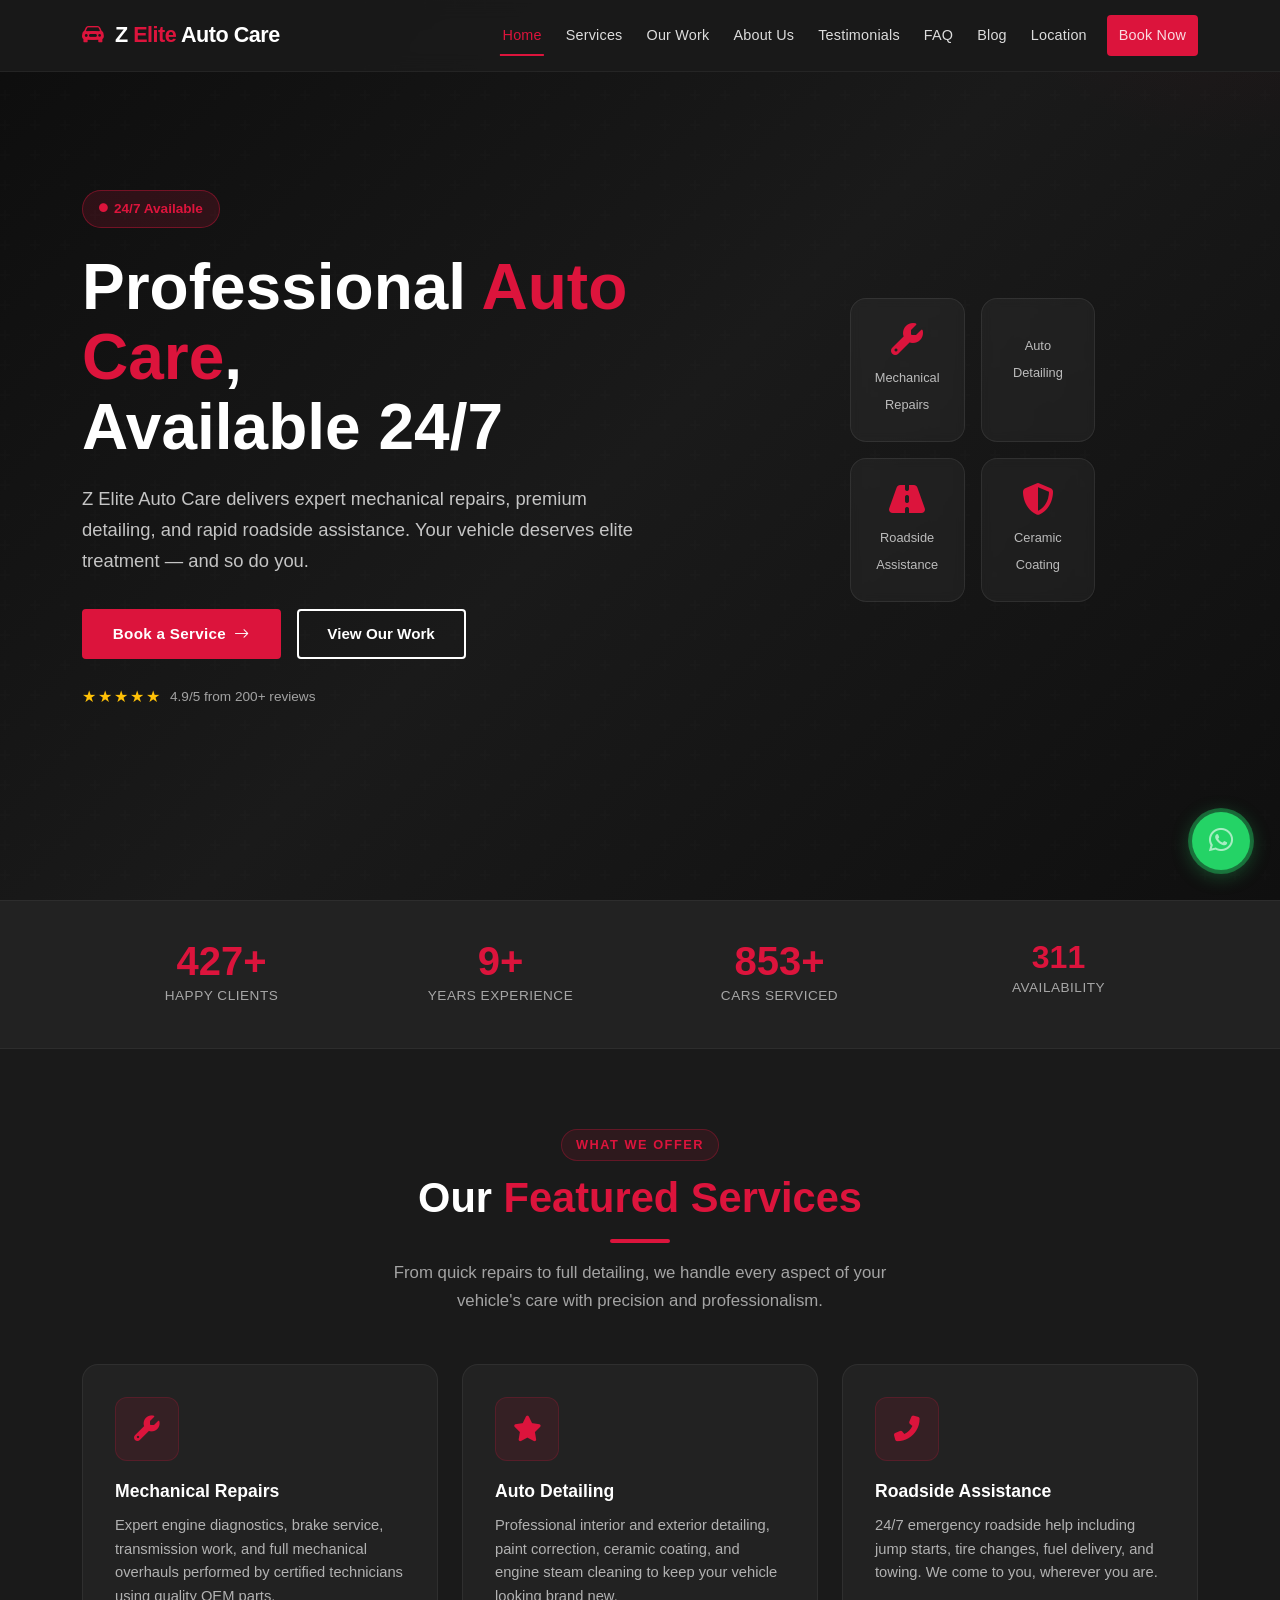
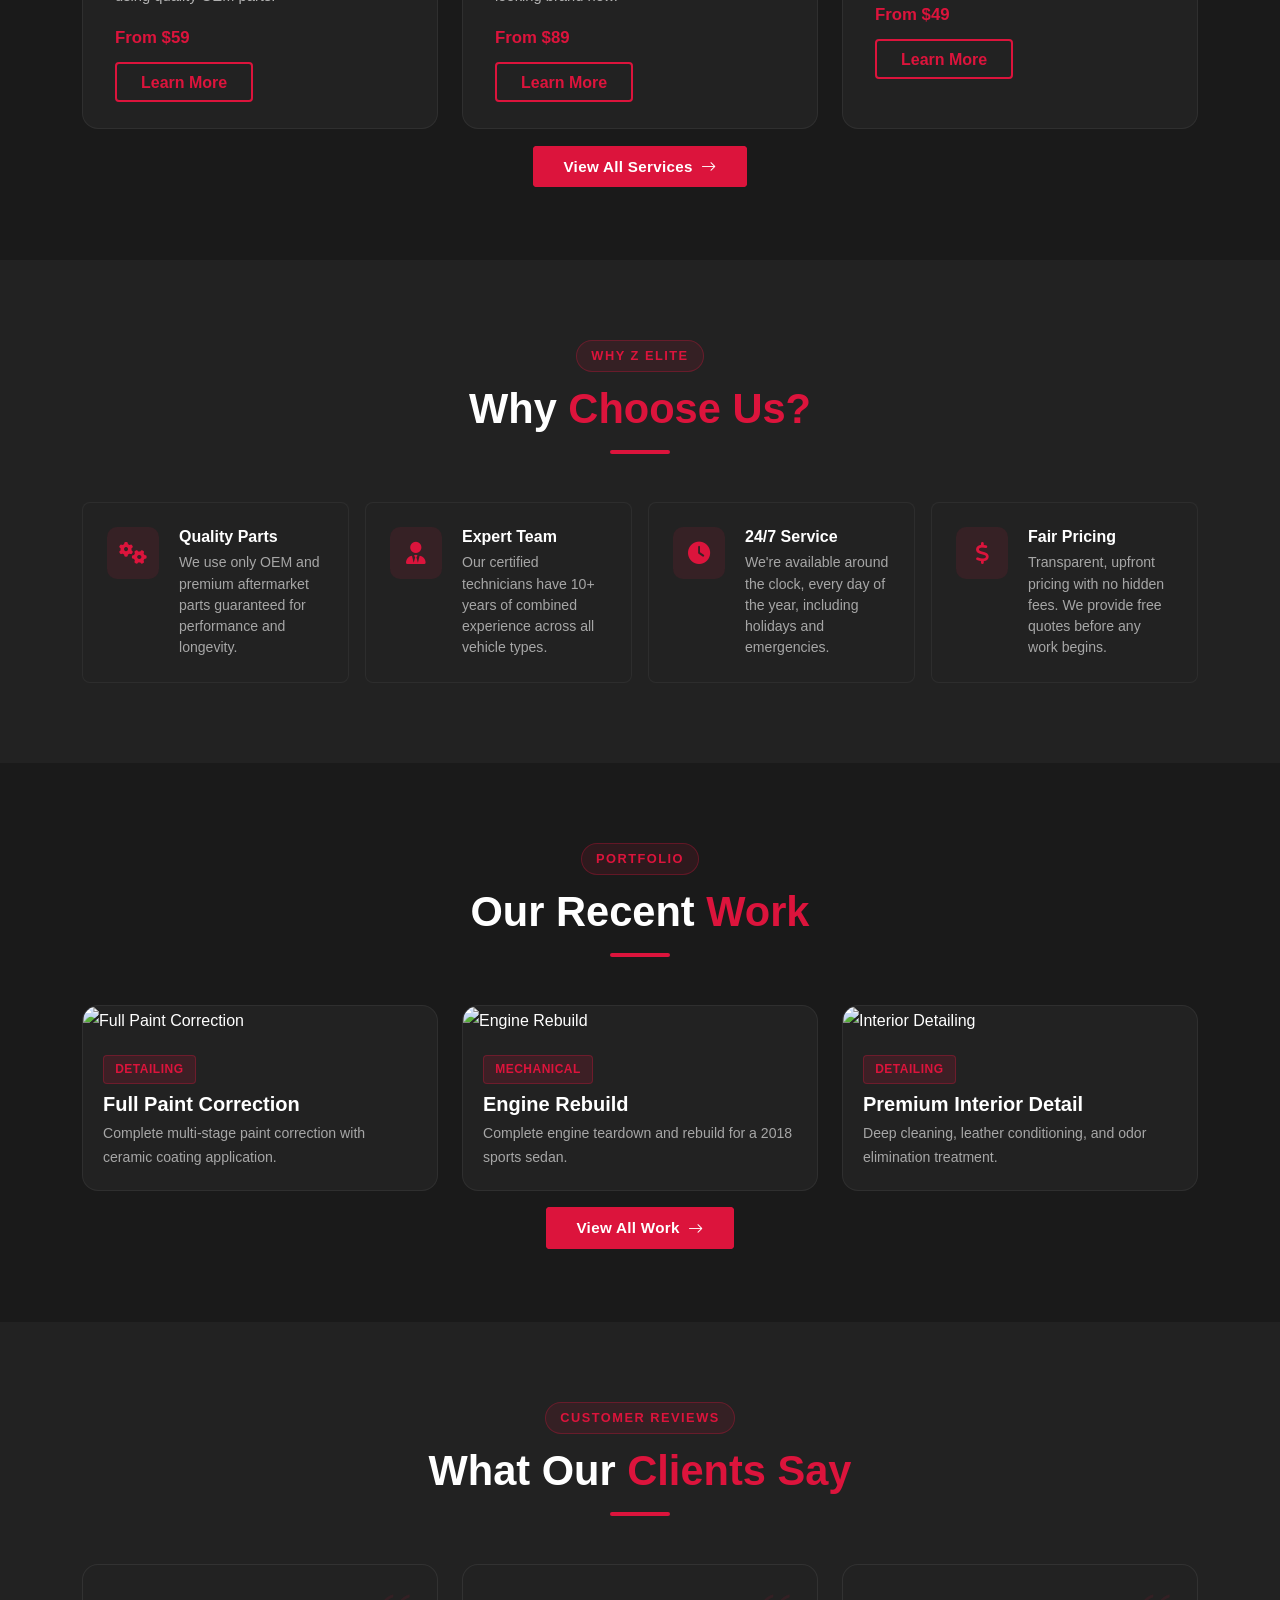
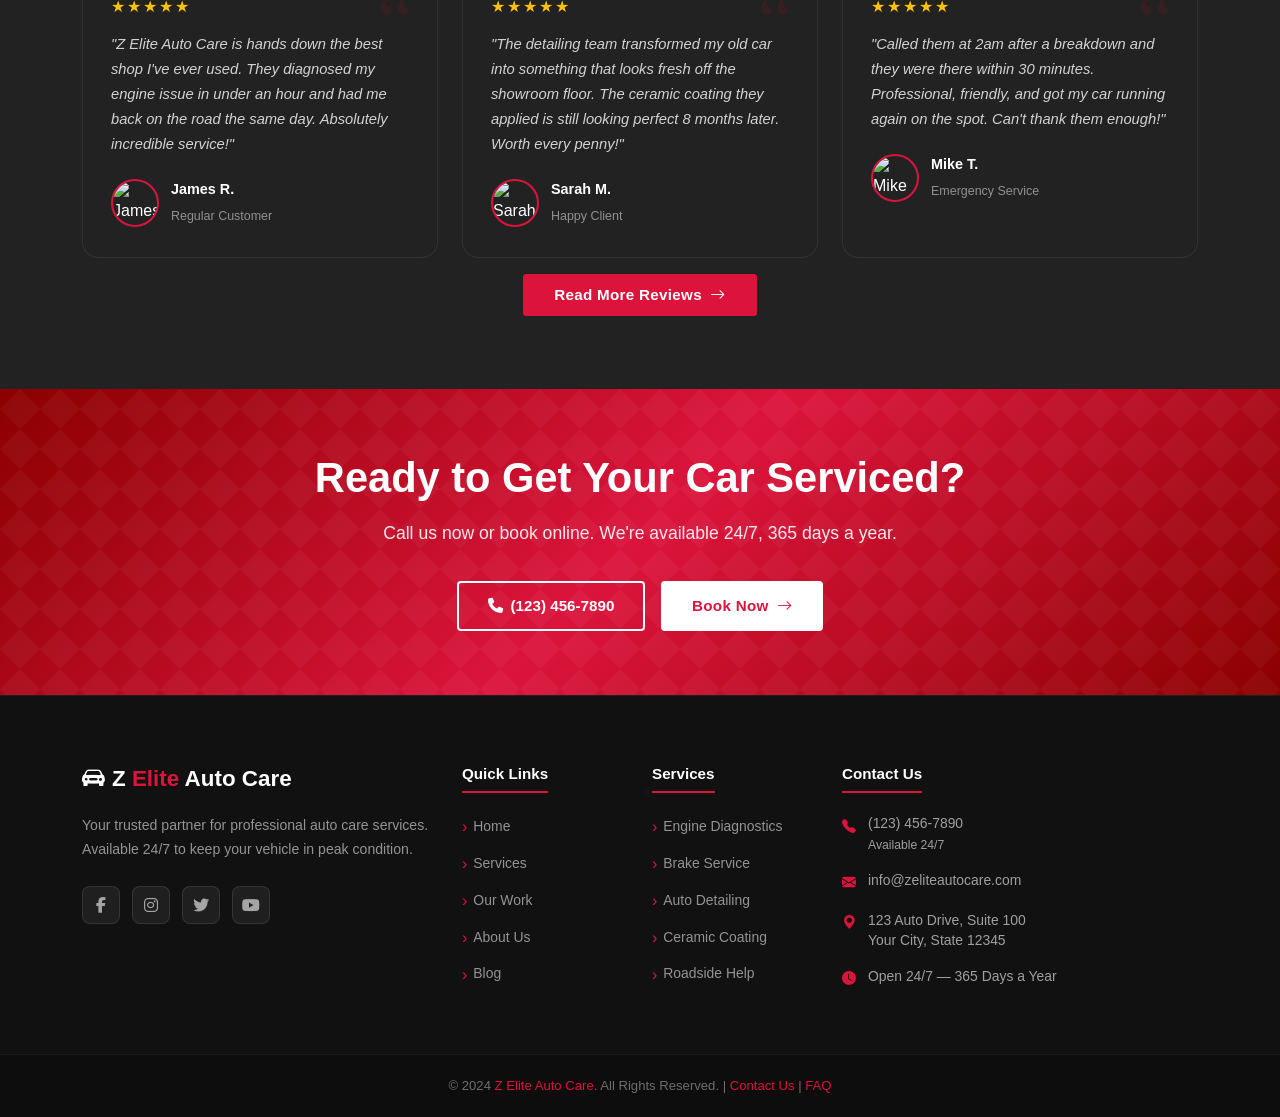
==== index.html @ 1e205f32 "Add complete Z Elite Auto Care multi-page website - .gitignore with standard ignore patterns - css/s" ====
<!DOCTYPE html>
<html lang="en">
<head>
  <meta charset="UTF-8" />
  <meta name="viewport" content="width=device-width, initial-scale=1.0" />
  <meta name="description" content="Z Elite Auto Care - Professional auto care services available 24/7. Engine repairs, detailing, roadside assistance and more." />
  <title>Z Elite Auto Care - Professional Auto Care, Available 24/7</title>
  <link rel="stylesheet" href="https://cdn.jsdelivr.net/npm/bootstrap@5.3.0/dist/css/bootstrap.min.css" />
  <link rel="stylesheet" href="https://cdn.jsdelivr.net/npm/bootstrap-icons@1.11.0/font/bootstrap-icons.css" />
  <link rel="stylesheet" href="https://cdnjs.cloudflare.com/ajax/libs/font-awesome/6.4.0/css/all.min.css" />
  <link rel="stylesheet" href="css/style.css" />
</head>
<body>

<!-- Page Loader -->
<div id="page-loader"><div class="loader-spinner"></div></div>

<!-- Navbar -->
<nav class="navbar navbar-expand-lg fixed-top">
  <div class="container">
    <a class="navbar-brand" href="index.html"><i class="bi bi-car-front-fill"></i> Z <span>Elite</span> Auto Care</a>
    <button class="navbar-toggler" type="button" data-bs-toggle="collapse" data-bs-target="#navMenu" aria-label="Toggle navigation">
      <span class="navbar-toggler-icon"></span>
    </button>
    <div class="collapse navbar-collapse" id="navMenu">
      <ul class="navbar-nav ms-auto align-items-lg-center">
        <li class="nav-item"><a class="nav-link active" href="index.html">Home</a></li>
        <li class="nav-item"><a class="nav-link" href="services.html">Services</a></li>
        <li class="nav-item"><a class="nav-link" href="our-work.html">Our Work</a></li>
        <li class="nav-item"><a class="nav-link" href="about.html">About Us</a></li>
        <li class="nav-item"><a class="nav-link" href="testimonials.html">Testimonials</a></li>
        <li class="nav-item"><a class="nav-link" href="faq.html">FAQ</a></li>
        <li class="nav-item"><a class="nav-link" href="blog.html">Blog</a></li>
        <li class="nav-item"><a class="nav-link" href="location.html">Location</a></li>
        <li class="nav-item"><a class="nav-link navbar-cta" href="contact.html">Book Now</a></li>
      </ul>
    </div>
  </div>
</nav>

<!-- Hero Section -->
<section class="hero-section">
  <div class="container">
    <div class="row align-items-center gy-4">
      <div class="col-lg-7 hero-content">
        <div class="hero-badge fade-in-up"><i class="bi bi-circle-fill" style="font-size:0.55rem;animation:pulse-badge 1.5s infinite;"></i> 24/7 Available</div>
        <h1 class="hero-title fade-in-up" data-delay="100">Professional <span>Auto Care</span>,<br>Available 24/7</h1>
        <p class="hero-subtitle fade-in-up" data-delay="200">Z Elite Auto Care delivers expert mechanical repairs, premium detailing, and rapid roadside assistance. Your vehicle deserves elite treatment — and so do you.</p>
        <div class="hero-btns fade-in-up" data-delay="300">
          <a href="contact.html" class="btn-red">Book a Service <i class="bi bi-arrow-right ms-1"></i></a>
          <a href="our-work.html" class="btn-outline-red">View Our Work</a>
        </div>
        <div class="d-flex align-items-center gap-3 mt-4 fade-in-up" data-delay="400">
          <div class="d-flex align-items-center gap-1">
            <span style="color:#ffc107;letter-spacing:2px;">★★★★★</span>
            <span style="color:rgba(255,255,255,0.6);font-size:0.85rem;margin-left:4px;">4.9/5 from 200+ reviews</span>
          </div>
        </div>
      </div>
      <div class="col-lg-5 hero-visual d-none d-lg-flex fade-in-right" data-delay="200">
        <div class="hero-icon-grid">
          <div class="hero-icon-card"><i class="fas fa-wrench"></i><span>Mechanical<br>Repairs</span></div>
          <div class="hero-icon-card"><i class="fas fa-car-wash"></i><span>Auto<br>Detailing</span></div>
          <div class="hero-icon-card"><i class="fas fa-road"></i><span>Roadside<br>Assistance</span></div>
          <div class="hero-icon-card"><i class="fas fa-shield-alt"></i><span>Ceramic<br>Coating</span></div>
        </div>
      </div>
    </div>
  </div>
</section>

<!-- Stats Bar -->
<section class="stats-bar">
  <div class="container">
    <div class="row justify-content-center text-center g-0">
      <div class="col-6 col-md-3">
        <div class="stat-item fade-in-up">
          <span class="stat-number" data-target="500" data-suffix="+">500+</span>
          <span class="stat-label">Happy Clients</span>
        </div>
      </div>
      <div class="col-6 col-md-3">
        <div class="stat-item fade-in-up" data-delay="100">
          <span class="stat-number" data-target="10" data-suffix="+">10+</span>
          <span class="stat-label">Years Experience</span>
        </div>
      </div>
      <div class="col-6 col-md-3">
        <div class="stat-item fade-in-up" data-delay="200">
          <span class="stat-number" data-target="1000" data-suffix="+">1000+</span>
          <span class="stat-label">Cars Serviced</span>
        </div>
      </div>
      <div class="col-6 col-md-3">
        <div class="stat-item fade-in-up" data-delay="300">
          <span class="stat-number" style="font-size:2rem;" data-target="365" data-suffix="">24/7</span>
          <span class="stat-label">Availability</span>
        </div>
      </div>
    </div>
  </div>
</section>

<!-- Featured Services -->
<section class="section-pad">
  <div class="container">
    <div class="text-center mb-5">
      <span class="section-tag">What We Offer</span>
      <h2 class="section-title">Our <span>Featured Services</span></h2>
      <div class="section-divider"></div>
      <p class="section-subtitle mt-3">From quick repairs to full detailing, we handle every aspect of your vehicle's care with precision and professionalism.</p>
    </div>
    <div class="row g-4">
      <div class="col-md-4">
        <div class="service-card fade-in-up">
          <div class="service-icon"><i class="fas fa-wrench"></i></div>
          <h4>Mechanical Repairs</h4>
          <p>Expert engine diagnostics, brake service, transmission work, and full mechanical overhauls performed by certified technicians using quality OEM parts.</p>
          <span class="service-price">From $59</span>
          <a href="services.html" class="btn-red-outline-only">Learn More</a>
        </div>
      </div>
      <div class="col-md-4">
        <div class="service-card fade-in-up" data-delay="100">
          <div class="service-icon"><i class="fas fa-star"></i></div>
          <h4>Auto Detailing</h4>
          <p>Professional interior and exterior detailing, paint correction, ceramic coating, and engine steam cleaning to keep your vehicle looking brand new.</p>
          <span class="service-price">From $89</span>
          <a href="services.html" class="btn-red-outline-only">Learn More</a>
        </div>
      </div>
      <div class="col-md-4">
        <div class="service-card fade-in-up" data-delay="200">
          <div class="service-icon"><i class="fas fa-phone-alt"></i></div>
          <h4>Roadside Assistance</h4>
          <p>24/7 emergency roadside help including jump starts, tire changes, fuel delivery, and towing. We come to you, wherever you are.</p>
          <span class="service-price">From $49</span>
          <a href="services.html" class="btn-red-outline-only">Learn More</a>
        </div>
      </div>
    </div>
    <div class="text-center mt-4">
      <a href="services.html" class="btn-red">View All Services <i class="bi bi-arrow-right ms-1"></i></a>
    </div>
  </div>
</section>

<!-- Why Choose Us -->
<section class="section-pad" style="background:var(--dark-bg-2);">
  <div class="container">
    <div class="text-center mb-5">
      <span class="section-tag">Why Z Elite</span>
      <h2 class="section-title">Why <span>Choose Us?</span></h2>
      <div class="section-divider"></div>
    </div>
    <div class="row g-3">
      <div class="col-sm-6 col-lg-3">
        <div class="feature-item fade-in-up">
          <div class="feature-icon-wrap"><i class="fas fa-cogs"></i></div>
          <div class="feature-text"><h5>Quality Parts</h5><p>We use only OEM and premium aftermarket parts guaranteed for performance and longevity.</p></div>
        </div>
      </div>
      <div class="col-sm-6 col-lg-3">
        <div class="feature-item fade-in-up" data-delay="100">
          <div class="feature-icon-wrap"><i class="fas fa-user-tie"></i></div>
          <div class="feature-text"><h5>Expert Team</h5><p>Our certified technicians have 10+ years of combined experience across all vehicle types.</p></div>
        </div>
      </div>
      <div class="col-sm-6 col-lg-3">
        <div class="feature-item fade-in-up" data-delay="200">
          <div class="feature-icon-wrap"><i class="fas fa-clock"></i></div>
          <div class="feature-text"><h5>24/7 Service</h5><p>We're available around the clock, every day of the year, including holidays and emergencies.</p></div>
        </div>
      </div>
      <div class="col-sm-6 col-lg-3">
        <div class="feature-item fade-in-up" data-delay="300">
          <div class="feature-icon-wrap"><i class="fas fa-dollar-sign"></i></div>
          <div class="feature-text"><h5>Fair Pricing</h5><p>Transparent, upfront pricing with no hidden fees. We provide free quotes before any work begins.</p></div>
        </div>
      </div>
    </div>
  </div>
</section>

<!-- Recent Work -->
<section class="section-pad">
  <div class="container">
    <div class="text-center mb-5">
      <span class="section-tag">Portfolio</span>
      <h2 class="section-title">Our Recent <span>Work</span></h2>
      <div class="section-divider"></div>
    </div>
    <div class="row g-4">
      <div class="col-md-4">
        <div class="work-card fade-in-up">
          <img src="https://picsum.photos/400/300?random=10" alt="Full Paint Correction" loading="lazy" />
          <div class="work-card-body">
            <span class="work-badge">Detailing</span>
            <h5>Full Paint Correction</h5>
            <p>Complete multi-stage paint correction with ceramic coating application.</p>
          </div>
        </div>
      </div>
      <div class="col-md-4">
        <div class="work-card fade-in-up" data-delay="100">
          <img src="https://picsum.photos/400/300?random=11" alt="Engine Rebuild" loading="lazy" />
          <div class="work-card-body">
            <span class="work-badge">Mechanical</span>
            <h5>Engine Rebuild</h5>
            <p>Complete engine teardown and rebuild for a 2018 sports sedan.</p>
          </div>
        </div>
      </div>
      <div class="col-md-4">
        <div class="work-card fade-in-up" data-delay="200">
          <img src="https://picsum.photos/400/300?random=12" alt="Interior Detailing" loading="lazy" />
          <div class="work-card-body">
            <span class="work-badge">Detailing</span>
            <h5>Premium Interior Detail</h5>
            <p>Deep cleaning, leather conditioning, and odor elimination treatment.</p>
          </div>
        </div>
      </div>
    </div>
    <div class="text-center mt-4">
      <a href="our-work.html" class="btn-red">View All Work <i class="bi bi-arrow-right ms-1"></i></a>
    </div>
  </div>
</section>

<!-- Testimonials Preview -->
<section class="section-pad" style="background:var(--dark-bg-2);">
  <div class="container">
    <div class="text-center mb-5">
      <span class="section-tag">Customer Reviews</span>
      <h2 class="section-title">What Our <span>Clients Say</span></h2>
      <div class="section-divider"></div>
    </div>
    <div class="row g-4">
      <div class="col-md-4">
        <div class="testimonial-card fade-in-up">
          <div class="testimonial-stars">★★★★★</div>
          <p class="testimonial-text">"Z Elite Auto Care is hands down the best shop I've ever used. They diagnosed my engine issue in under an hour and had me back on the road the same day. Absolutely incredible service!"</p>
          <div class="testimonial-author">
            <img src="https://i.pravatar.cc/100?img=1" alt="James R." loading="lazy" />
            <div class="testimonial-author-info"><strong>James R.</strong><span>Regular Customer</span></div>
          </div>
        </div>
      </div>
      <div class="col-md-4">
        <div class="testimonial-card fade-in-up" data-delay="100">
          <div class="testimonial-stars">★★★★★</div>
          <p class="testimonial-text">"The detailing team transformed my old car into something that looks fresh off the showroom floor. The ceramic coating they applied is still looking perfect 8 months later. Worth every penny!"</p>
          <div class="testimonial-author">
            <img src="https://i.pravatar.cc/100?img=5" alt="Sarah M." loading="lazy" />
            <div class="testimonial-author-info"><strong>Sarah M.</strong><span>Happy Client</span></div>
          </div>
        </div>
      </div>
      <div class="col-md-4">
        <div class="testimonial-card fade-in-up" data-delay="200">
          <div class="testimonial-stars">★★★★★</div>
          <p class="testimonial-text">"Called them at 2am after a breakdown and they were there within 30 minutes. Professional, friendly, and got my car running again on the spot. Can't thank them enough!"</p>
          <div class="testimonial-author">
            <img src="https://i.pravatar.cc/100?img=3" alt="Mike T." loading="lazy" />
            <div class="testimonial-author-info"><strong>Mike T.</strong><span>Emergency Service</span></div>
          </div>
        </div>
      </div>
    </div>
    <div class="text-center mt-4">
      <a href="testimonials.html" class="btn-red">Read More Reviews <i class="bi bi-arrow-right ms-1"></i></a>
    </div>
  </div>
</section>

<!-- CTA Banner -->
<section class="cta-banner">
  <div class="container text-center position-relative">
    <h2 class="section-title fade-in-up">Ready to Get Your Car Serviced?</h2>
    <p class="fade-in-up" data-delay="100" style="font-size:1.1rem;color:rgba(255,255,255,0.9);margin-bottom:2rem;">Call us now or book online. We're available 24/7, 365 days a year.</p>
    <div class="d-flex justify-content-center align-items-center gap-3 flex-wrap fade-in-up" data-delay="200">
      <a href="tel:+11234567890" class="btn-outline-red"><i class="fas fa-phone me-2"></i>(123) 456-7890</a>
      <a href="contact.html" class="btn-red" style="background:#fff;color:var(--primary-red);border-color:#fff;">Book Now <i class="bi bi-arrow-right ms-1"></i></a>
    </div>
  </div>
</section>

<!-- Footer -->
<footer class="footer">
  <div class="container">
    <div class="row g-4">
      <div class="col-lg-4 col-md-6">
        <a class="footer-brand" href="index.html"><i class="bi bi-car-front-fill me-2"></i>Z <span>Elite</span> Auto Care</a>
        <p class="footer-desc">Your trusted partner for professional auto care services. Available 24/7 to keep your vehicle in peak condition.</p>
        <div class="footer-social">
          <a href="#" aria-label="Facebook"><i class="fab fa-facebook-f"></i></a>
          <a href="#" aria-label="Instagram"><i class="fab fa-instagram"></i></a>
          <a href="#" aria-label="Twitter"><i class="fab fa-twitter"></i></a>
          <a href="#" aria-label="YouTube"><i class="fab fa-youtube"></i></a>
        </div>
      </div>
      <div class="col-lg-2 col-md-6 col-6">
        <h6>Quick Links</h6>
        <ul class="footer-links">
          <li><a href="index.html">Home</a></li>
          <li><a href="services.html">Services</a></li>
          <li><a href="our-work.html">Our Work</a></li>
          <li><a href="about.html">About Us</a></li>
          <li><a href="blog.html">Blog</a></li>
        </ul>
      </div>
      <div class="col-lg-2 col-md-6 col-6">
        <h6>Services</h6>
        <ul class="footer-links">
          <li><a href="services.html">Engine Diagnostics</a></li>
          <li><a href="services.html">Brake Service</a></li>
          <li><a href="services.html">Auto Detailing</a></li>
          <li><a href="services.html">Ceramic Coating</a></li>
          <li><a href="services.html">Roadside Help</a></li>
        </ul>
      </div>
      <div class="col-lg-4 col-md-6">
        <h6>Contact Us</h6>
        <div class="footer-contact-item"><i class="bi bi-telephone-fill"></i><span>(123) 456-7890<br><small>Available 24/7</small></span></div>
        <div class="footer-contact-item"><i class="bi bi-envelope-fill"></i><span>info@zeliteautocare.com</span></div>
        <div class="footer-contact-item"><i class="bi bi-geo-alt-fill"></i><span>123 Auto Drive, Suite 100<br>Your City, State 12345</span></div>
        <div class="footer-contact-item"><i class="bi bi-clock-fill"></i><span>Open 24/7 — 365 Days a Year</span></div>
      </div>
    </div>
  </div>
  <div class="footer-bottom">
    <div class="container">
      <p>&copy; 2024 <span>Z Elite Auto Care</span>. All Rights Reserved. | <a href="contact.html" style="color:var(--primary-red);">Contact Us</a> | <a href="faq.html" style="color:var(--primary-red);">FAQ</a></p>
    </div>
  </div>
</footer>

<!-- WhatsApp Float -->
<a href="https://wa.me/1234567890" class="whatsapp-float" target="_blank" rel="noopener" aria-label="Chat on WhatsApp" data-phone="1234567890">
  <i class="fab fa-whatsapp"></i>
</a>

<script src="https://cdn.jsdelivr.net/npm/bootstrap@5.3.0/dist/js/bootstrap.bundle.min.js"></script>
<script src="js/script.js"></script>
</body>
</html>
---- css/style.css ----
/* =============================================
   Z Elite Auto Care - Custom Stylesheet
   ============================================= */

/* --- CSS Variables --- */
:root {
  --primary-red: #DC143C;
  --primary-red-dark: #b01030;
  --primary-red-light: #ff1a4a;
  --dark-bg: #1a1a1a;
  --dark-bg-2: #222222;
  --dark-bg-3: #2a2a2a;
  --white: #ffffff;
  --off-white: #f8f9fa;
  --gray-light: #e9ecef;
  --gray-mid: #adb5bd;
  --gray-dark: #6c757d;
  --transition: all 0.3s ease;
  --shadow-sm: 0 2px 8px rgba(0,0,0,0.15);
  --shadow-md: 0 4px 20px rgba(0,0,0,0.25);
  --shadow-lg: 0 8px 40px rgba(0,0,0,0.35);
  --border-radius: 8px;
  --border-radius-lg: 16px;
}

/* --- Base Styles --- */
*, *::before, *::after { box-sizing: border-box; }

html { scroll-behavior: smooth; }

body {
  font-family: 'Segoe UI', Tahoma, Geneva, Verdana, sans-serif;
  background-color: var(--dark-bg);
  color: var(--white);
  line-height: 1.7;
  overflow-x: hidden;
}

a { color: var(--primary-red); text-decoration: none; transition: var(--transition); }
a:hover { color: var(--primary-red-light); }

img { max-width: 100%; height: auto; }

/* --- Loading Spinner --- */
#page-loader {
  position: fixed;
  inset: 0;
  background: var(--dark-bg);
  display: flex;
  align-items: center;
  justify-content: center;
  z-index: 9999;
  transition: opacity 0.5s ease, visibility 0.5s ease;
}
#page-loader.loaded { opacity: 0; visibility: hidden; }
.loader-spinner {
  width: 60px;
  height: 60px;
  border: 5px solid var(--dark-bg-3);
  border-top-color: var(--primary-red);
  border-radius: 50%;
  animation: spin 0.9s linear infinite;
}
@keyframes spin { to { transform: rotate(360deg); } }

/* --- Navbar --- */
.navbar {
  background-color: rgba(26, 26, 26, 0.95) !important;
  backdrop-filter: blur(10px);
  -webkit-backdrop-filter: blur(10px);
  border-bottom: 1px solid rgba(255,255,255,0.05);
  padding: 0.75rem 0;
  transition: var(--transition);
  z-index: 1050;
}
.navbar.scrolled {
  box-shadow: 0 4px 30px rgba(0,0,0,0.5);
  padding: 0.5rem 0;
  background-color: rgba(20, 20, 20, 0.98) !important;
}
.navbar-brand {
  font-size: 1.35rem;
  font-weight: 800;
  color: var(--white) !important;
  letter-spacing: -0.5px;
}
.navbar-brand span { color: var(--primary-red); }
.navbar-brand i { color: var(--primary-red); margin-right: 6px; }

.navbar-nav .nav-link {
  color: rgba(255,255,255,0.85) !important;
  font-weight: 500;
  font-size: 0.9rem;
  padding: 0.5rem 0.75rem !important;
  position: relative;
  transition: var(--transition);
  letter-spacing: 0.2px;
}
.navbar-nav .nav-link::after {
  content: '';
  position: absolute;
  bottom: 0;
  left: 50%;
  transform: translateX(-50%);
  width: 0;
  height: 2px;
  background: var(--primary-red);
  transition: width 0.3s ease;
}
.navbar-nav .nav-link:hover { color: var(--white) !important; }
.navbar-nav .nav-link:hover::after,
.navbar-nav .nav-link.active::after { width: 70%; }
.navbar-nav .nav-link.active { color: var(--primary-red) !important; }

.navbar-toggler {
  border-color: rgba(255,255,255,0.3);
  padding: 4px 8px;
}
.navbar-toggler-icon {
  background-image: url("data:image/svg+xml,%3csvg xmlns='http://www.w3.org/2000/svg' viewBox='0 0 30 30'%3e%3cpath stroke='rgba%28255%2C255%2C255%2C0.85%29' stroke-linecap='round' stroke-miterlimit='10' stroke-width='2' d='M4 7h22M4 15h22M4 23h22'/%3e%3c/svg%3e");
}

.navbar-cta {
  background: var(--primary-red);
  color: var(--white) !important;
  border-radius: 4px;
  padding: 0.4rem 1rem !important;
  font-weight: 600;
  margin-left: 0.5rem;
}
.navbar-cta:hover { background: var(--primary-red-dark) !important; color: var(--white) !important; }
.navbar-cta::after { display: none; }

/* --- Buttons --- */
.btn-red {
  background: var(--primary-red);
  color: var(--white);
  border: 2px solid var(--primary-red);
  padding: 0.65rem 1.8rem;
  border-radius: 4px;
  font-weight: 600;
  font-size: 0.95rem;
  transition: var(--transition);
  letter-spacing: 0.3px;
}
.btn-red:hover {
  background: var(--primary-red-dark);
  border-color: var(--primary-red-dark);
  color: var(--white);
  transform: translateY(-2px);
  box-shadow: 0 6px 20px rgba(220,20,60,0.4);
}
.btn-outline-red {
  background: transparent;
  color: var(--white);
  border: 2px solid var(--white);
  padding: 0.65rem 1.8rem;
  border-radius: 4px;
  font-weight: 600;
  font-size: 0.95rem;
  transition: var(--transition);
}
.btn-outline-red:hover {
  background: var(--white);
  color: var(--dark-bg);
  transform: translateY(-2px);
}
.btn-red-outline-only {
  background: transparent;
  color: var(--primary-red);
  border: 2px solid var(--primary-red);
  padding: 0.6rem 1.5rem;
  border-radius: 4px;
  font-weight: 600;
  transition: var(--transition);
}
.btn-red-outline-only:hover {
  background: var(--primary-red);
  color: var(--white);
  transform: translateY(-2px);
}

/* --- Hero Section --- */
.hero-section {
  min-height: 100vh;
  background: linear-gradient(135deg, #0d0d0d 0%, #1a1a1a 50%, #0f0f0f 100%);
  position: relative;
  display: flex;
  align-items: center;
  overflow: hidden;
}
.hero-section::before {
  content: '';
  position: absolute;
  inset: 0;
  background: url("data:image/svg+xml,%3Csvg width='60' height='60' viewBox='0 0 60 60' xmlns='http://www.w3.org/2000/svg'%3E%3Cg fill='none' fill-rule='evenodd'%3E%3Cg fill='%23ffffff' fill-opacity='0.02'%3E%3Cpath d='M36 34v-4h-2v4h-4v2h4v4h2v-4h4v-2h-4zm0-30V0h-2v4h-4v2h4v4h2V6h4V4h-4zM6 34v-4H4v4H0v2h4v4h2v-4h4v-2H6zM6 4V0H4v4H0v2h4v4h2V6h4V4H6z'/%3E%3C/g%3E%3C/g%3E%3C/svg%3E");
  opacity: 0.4;
}
.hero-section::after {
  content: '';
  position: absolute;
  top: -50%;
  right: -20%;
  width: 600px;
  height: 600px;
  background: radial-gradient(circle, rgba(220,20,60,0.08) 0%, transparent 70%);
  pointer-events: none;
}
.hero-content { position: relative; z-index: 2; }
.hero-badge {
  display: inline-flex;
  align-items: center;
  gap: 6px;
  background: rgba(220,20,60,0.15);
  border: 1px solid rgba(220,20,60,0.4);
  color: var(--primary-red);
  padding: 0.4rem 1rem;
  border-radius: 50px;
  font-size: 0.85rem;
  font-weight: 600;
  margin-bottom: 1.5rem;
  animation: pulse-badge 2s infinite;
}
@keyframes pulse-badge {
  0%, 100% { box-shadow: 0 0 0 0 rgba(220,20,60,0.3); }
  50% { box-shadow: 0 0 0 8px rgba(220,20,60,0); }
}
.hero-title {
  font-size: clamp(2.2rem, 5vw, 4rem);
  font-weight: 900;
  line-height: 1.1;
  margin-bottom: 1.25rem;
  color: var(--white);
}
.hero-title span { color: var(--primary-red); }
.hero-subtitle {
  font-size: 1.15rem;
  color: rgba(255,255,255,0.75);
  margin-bottom: 2rem;
  max-width: 560px;
  line-height: 1.7;
}
.hero-btns { display: flex; gap: 1rem; flex-wrap: wrap; }
.hero-visual {
  position: relative;
  display: flex;
  align-items: center;
  justify-content: center;
}
.hero-icon-grid {
  display: grid;
  grid-template-columns: repeat(2, 1fr);
  gap: 1rem;
  position: relative;
  z-index: 2;
}
.hero-icon-card {
  background: rgba(255,255,255,0.04);
  border: 1px solid rgba(255,255,255,0.08);
  border-radius: var(--border-radius-lg);
  padding: 1.5rem;
  text-align: center;
  transition: var(--transition);
  backdrop-filter: blur(5px);
}
.hero-icon-card:hover {
  background: rgba(220,20,60,0.1);
  border-color: rgba(220,20,60,0.3);
  transform: translateY(-4px);
}
.hero-icon-card i {
  font-size: 2rem;
  color: var(--primary-red);
  display: block;
  margin-bottom: 0.5rem;
}
.hero-icon-card span { font-size: 0.8rem; color: rgba(255,255,255,0.7); font-weight: 500; }

/* --- Stats Bar --- */
.stats-bar {
  background: var(--dark-bg-2);
  border-top: 1px solid rgba(255,255,255,0.05);
  border-bottom: 1px solid rgba(255,255,255,0.05);
  padding: 2rem 0;
}
.stat-item { text-align: center; padding: 0.5rem; }
.stat-number {
  font-size: 2.5rem;
  font-weight: 900;
  color: var(--primary-red);
  line-height: 1;
  display: block;
}
.stat-label {
  font-size: 0.85rem;
  color: rgba(255,255,255,0.6);
  font-weight: 500;
  margin-top: 0.25rem;
  letter-spacing: 0.5px;
  text-transform: uppercase;
}
.stat-divider {
  width: 1px;
  background: rgba(255,255,255,0.08);
  height: 60px;
  margin: auto;
}

/* --- Section Styles --- */
.section-pad { padding: 5rem 0; }
.section-pad-sm { padding: 3rem 0; }

.section-tag {
  display: inline-block;
  background: rgba(220,20,60,0.1);
  color: var(--primary-red);
  border: 1px solid rgba(220,20,60,0.3);
  padding: 0.25rem 0.9rem;
  border-radius: 50px;
  font-size: 0.8rem;
  font-weight: 700;
  letter-spacing: 1.5px;
  text-transform: uppercase;
  margin-bottom: 0.75rem;
}
.section-title {
  font-size: clamp(1.8rem, 3.5vw, 2.6rem);
  font-weight: 800;
  color: var(--white);
  margin-bottom: 1rem;
  line-height: 1.2;
}
.section-title span { color: var(--primary-red); }
.section-subtitle {
  color: rgba(255,255,255,0.6);
  font-size: 1.05rem;
  max-width: 550px;
  margin: 0 auto 2.5rem;
  line-height: 1.7;
}
.section-divider {
  width: 60px;
  height: 4px;
  background: var(--primary-red);
  border-radius: 2px;
  margin: 0.75rem auto 0;
}
.section-divider-left { margin: 0.75rem 0 0; }

/* --- Service Cards --- */
.service-card {
  background: var(--dark-bg-2);
  border: 1px solid rgba(255,255,255,0.06);
  border-radius: var(--border-radius-lg);
  padding: 2rem;
  transition: var(--transition);
  height: 100%;
  position: relative;
  overflow: hidden;
}
.service-card::before {
  content: '';
  position: absolute;
  top: 0;
  left: 0;
  right: 0;
  height: 3px;
  background: var(--primary-red);
  transform: scaleX(0);
  transition: transform 0.3s ease;
}
.service-card:hover::before { transform: scaleX(1); }
.service-card:hover {
  border-color: rgba(220,20,60,0.3);
  transform: translateY(-6px);
  box-shadow: var(--shadow-lg);
  background: var(--dark-bg-3);
}
.service-icon {
  width: 64px;
  height: 64px;
  background: rgba(220,20,60,0.1);
  border: 1px solid rgba(220,20,60,0.2);
  border-radius: 12px;
  display: flex;
  align-items: center;
  justify-content: center;
  margin-bottom: 1.25rem;
  transition: var(--transition);
}
.service-card:hover .service-icon {
  background: var(--primary-red);
  border-color: var(--primary-red);
}
.service-icon i { font-size: 1.6rem; color: var(--primary-red); transition: var(--transition); }
.service-card:hover .service-icon i { color: var(--white); }
.service-card h4 { color: var(--white); font-weight: 700; margin-bottom: 0.75rem; font-size: 1.1rem; }
.service-card p { color: rgba(255,255,255,0.65); font-size: 0.92rem; line-height: 1.6; margin-bottom: 1rem; }
.service-price {
  color: var(--primary-red);
  font-weight: 700;
  font-size: 1.05rem;
  margin-bottom: 1rem;
  display: block;
}

/* --- Why Choose Us --- */
.feature-item {
  display: flex;
  gap: 1.25rem;
  align-items: flex-start;
  padding: 1.5rem;
  background: var(--dark-bg-2);
  border-radius: var(--border-radius);
  border: 1px solid rgba(255,255,255,0.05);
  transition: var(--transition);
  height: 100%;
}
.feature-item:hover {
  border-color: rgba(220,20,60,0.25);
  background: var(--dark-bg-3);
}
.feature-icon-wrap {
  flex-shrink: 0;
  width: 52px;
  height: 52px;
  background: rgba(220,20,60,0.1);
  border-radius: 10px;
  display: flex;
  align-items: center;
  justify-content: center;
}
.feature-icon-wrap i { font-size: 1.4rem; color: var(--primary-red); }
.feature-text h5 { color: var(--white); font-weight: 700; margin-bottom: 0.4rem; font-size: 1rem; }
.feature-text p { color: rgba(255,255,255,0.6); font-size: 0.88rem; margin: 0; line-height: 1.5; }

/* --- Work Gallery Cards --- */
.work-card {
  background: var(--dark-bg-2);
  border-radius: var(--border-radius-lg);
  overflow: hidden;
  border: 1px solid rgba(255,255,255,0.06);
  transition: var(--transition);
}
.work-card:hover {
  transform: translateY(-6px);
  box-shadow: var(--shadow-lg);
  border-color: rgba(220,20,60,0.25);
}
.work-card img { width: 100%; height: 220px; object-fit: cover; transition: transform 0.4s ease; }
.work-card:hover img { transform: scale(1.05); }
.work-card-body { padding: 1.25rem; }
.work-card-body h5 { color: var(--white); font-weight: 700; margin-bottom: 0.4rem; }
.work-card-body p { color: rgba(255,255,255,0.6); font-size: 0.88rem; margin: 0; }
.work-badge {
  display: inline-block;
  background: rgba(220,20,60,0.15);
  color: var(--primary-red);
  border: 1px solid rgba(220,20,60,0.3);
  padding: 0.2rem 0.7rem;
  border-radius: 4px;
  font-size: 0.75rem;
  font-weight: 600;
  margin-bottom: 0.5rem;
  text-transform: uppercase;
  letter-spacing: 0.5px;
}

/* --- Before/After Slider --- */
.before-after-container {
  position: relative;
  overflow: hidden;
  border-radius: var(--border-radius-lg);
  cursor: col-resize;
  user-select: none;
  border: 1px solid rgba(255,255,255,0.08);
  background: #000;
}
.before-after-container img {
  display: block;
  width: 100%;
  height: 280px;
  object-fit: cover;
  pointer-events: none;
}
.before-img { position: relative; }
.after-img {
  position: absolute;
  top: 0;
  left: 0;
  right: 0;
  bottom: 0;
  overflow: hidden;
}
.after-img img { position: absolute; top: 0; left: 0; width: 100%; }
.slider-handle {
  position: absolute;
  top: 0;
  bottom: 0;
  width: 4px;
  background: var(--white);
  cursor: col-resize;
  z-index: 10;
  left: 50%;
}
.slider-handle::before {
  content: '';
  position: absolute;
  top: 50%;
  left: 50%;
  transform: translate(-50%, -50%);
  width: 44px;
  height: 44px;
  background: var(--white);
  border-radius: 50%;
  box-shadow: 0 2px 12px rgba(0,0,0,0.4);
  background-image: url("data:image/svg+xml,%3Csvg xmlns='http://www.w3.org/2000/svg' viewBox='0 0 24 24' fill='%23DC143C'%3E%3Cpath d='M8 5l-7 7 7 7V5zm8 0v14l7-7-7-7z'/%3E%3C/svg%3E");
  background-repeat: no-repeat;
  background-position: center;
  background-size: 22px;
}
.ba-labels {
  position: absolute;
  top: 12px;
  left: 0;
  right: 0;
  display: flex;
  justify-content: space-between;
  padding: 0 12px;
  pointer-events: none;
  z-index: 5;
}
.ba-label {
  background: rgba(0,0,0,0.7);
  color: var(--white);
  padding: 0.2rem 0.6rem;
  border-radius: 4px;
  font-size: 0.75rem;
  font-weight: 700;
  letter-spacing: 0.5px;
}
.ba-label.after { background: rgba(220,20,60,0.8); }
.work-item-meta { padding: 1rem; background: var(--dark-bg-2); border-radius: 0 0 var(--border-radius-lg) var(--border-radius-lg); }
.work-item-meta h5 { color: var(--white); font-size: 0.95rem; font-weight: 700; margin-bottom: 0.25rem; }
.work-item-meta p { color: rgba(255,255,255,0.6); font-size: 0.82rem; margin: 0; }

/* --- Testimonial Cards --- */
.testimonial-card {
  background: var(--dark-bg-2);
  border: 1px solid rgba(255,255,255,0.07);
  border-radius: var(--border-radius-lg);
  padding: 1.75rem;
  height: 100%;
  transition: var(--transition);
  position: relative;
}
.testimonial-card::before {
  content: '\201C';
  position: absolute;
  top: 1rem;
  right: 1.5rem;
  font-size: 5rem;
  color: rgba(220,20,60,0.1);
  font-family: Georgia, serif;
  line-height: 1;
}
.testimonial-card:hover {
  border-color: rgba(220,20,60,0.25);
  transform: translateY(-4px);
  box-shadow: var(--shadow-md);
}
.testimonial-stars { color: #ffc107; font-size: 1rem; margin-bottom: 0.75rem; letter-spacing: 2px; }
.testimonial-text {
  color: rgba(255,255,255,0.8);
  font-size: 0.92rem;
  line-height: 1.7;
  margin-bottom: 1.25rem;
  font-style: italic;
}
.testimonial-author { display: flex; align-items: center; gap: 0.75rem; }
.testimonial-author img {
  width: 48px;
  height: 48px;
  border-radius: 50%;
  object-fit: cover;
  border: 2px solid var(--primary-red);
}
.testimonial-author-info strong { color: var(--white); font-size: 0.9rem; display: block; }
.testimonial-author-info span { color: rgba(255,255,255,0.5); font-size: 0.78rem; }

/* --- Carousel Testimonials --- */
.testimonial-carousel .carousel-control-prev,
.testimonial-carousel .carousel-control-next {
  width: 48px;
  height: 48px;
  background: var(--primary-red);
  border-radius: 50%;
  top: 50%;
  transform: translateY(-50%);
}
.testimonial-carousel .carousel-indicators button {
  background: rgba(255,255,255,0.3);
  width: 8px;
  height: 8px;
  border-radius: 50%;
}
.testimonial-carousel .carousel-indicators button.active { background: var(--primary-red); }

/* --- CTA Banner --- */
.cta-banner {
  background: linear-gradient(135deg, #8b0000 0%, var(--primary-red) 50%, #8b0000 100%);
  padding: 4rem 0;
  position: relative;
  overflow: hidden;
}
.cta-banner::before {
  content: '';
  position: absolute;
  inset: 0;
  background: url("data:image/svg+xml,%3Csvg width='40' height='40' viewBox='0 0 40 40' xmlns='http://www.w3.org/2000/svg'%3E%3Cg fill='%23ffffff' fill-opacity='0.04'%3E%3Cpath d='M20 0L0 20 20 40 40 20z'/%3E%3C/g%3E%3C/svg%3E");
}
.cta-banner .section-title { color: var(--white); }
.cta-banner p { color: rgba(255,255,255,0.85); }

/* --- Page Header --- */
.page-header {
  background: linear-gradient(135deg, #0d0d0d 0%, #1a1a1a 100%);
  padding: 8rem 0 3rem;
  position: relative;
  border-bottom: 1px solid rgba(255,255,255,0.05);
}
.page-header::before {
  content: '';
  position: absolute;
  inset: 0;
  background: url("data:image/svg+xml,%3Csvg width='60' height='60' viewBox='0 0 60 60' xmlns='http://www.w3.org/2000/svg'%3E%3Cg fill='none' fill-rule='evenodd'%3E%3Cg fill='%23ffffff' fill-opacity='0.02'%3E%3Cpath d='M36 34v-4h-2v4h-4v2h4v4h2v-4h4v-2h-4zm0-30V0h-2v4h-4v2h4v4h2V6h4V4h-4zM6 34v-4H4v4H0v2h4v4h2v-4h4v-2H6zM6 4V0H4v4H0v2h4v4h2V6h4V4H6z'/%3E%3C/g%3E%3C/g%3E%3C/svg%3E");
}
.page-header::after {
  content: '';
  position: absolute;
  bottom: 0;
  left: 0;
  right: 0;
  height: 3px;
  background: linear-gradient(90deg, transparent, var(--primary-red), transparent);
}
.page-header h1 { font-size: clamp(2rem, 4vw, 3rem); font-weight: 900; color: var(--white); position: relative; }
.page-header h1 span { color: var(--primary-red); }
.breadcrumb { background: none; padding: 0; margin: 0; }
.breadcrumb-item { font-size: 0.875rem; }
.breadcrumb-item a { color: var(--primary-red); }
.breadcrumb-item.active { color: rgba(255,255,255,0.6); }
.breadcrumb-item + .breadcrumb-item::before { color: rgba(255,255,255,0.3); }

/* --- FAQ Accordion --- */
.faq-accordion .accordion-item {
  background: var(--dark-bg-2);
  border: 1px solid rgba(255,255,255,0.07);
  border-radius: var(--border-radius) !important;
  margin-bottom: 0.75rem;
  overflow: hidden;
}
.faq-accordion .accordion-button {
  background: var(--dark-bg-2);
  color: var(--white);
  font-weight: 600;
  font-size: 0.97rem;
  padding: 1.25rem 1.5rem;
  box-shadow: none !important;
  border: none;
}
.faq-accordion .accordion-button:not(.collapsed) {
  background: var(--dark-bg-3);
  color: var(--primary-red);
}
.faq-accordion .accordion-button::after {
  filter: invert(1) brightness(0.7);
}
.faq-accordion .accordion-button:not(.collapsed)::after {
  filter: none;
  background-image: url("data:image/svg+xml,%3csvg xmlns='http://www.w3.org/2000/svg' viewBox='0 0 16 16' fill='%23DC143C'%3e%3cpath fill-rule='evenodd' d='M1.646 4.646a.5.5 0 0 1 .708 0L8 10.293l5.646-5.647a.5.5 0 0 1 .708.708l-6 6a.5.5 0 0 1-.708 0l-6-6a.5.5 0 0 1 0-.708z'/%3e%3c/svg%3e");
}
.faq-accordion .accordion-body {
  background: var(--dark-bg-3);
  color: rgba(255,255,255,0.7);
  padding: 1rem 1.5rem 1.5rem;
  font-size: 0.92rem;
  line-height: 1.7;
}
.faq-search {
  background: var(--dark-bg-2);
  border: 1px solid rgba(255,255,255,0.1);
  border-radius: 8px;
  color: var(--white);
  padding: 0.75rem 1rem;
  font-size: 0.95rem;
  width: 100%;
  transition: var(--transition);
}
.faq-search:focus {
  outline: none;
  border-color: var(--primary-red);
  box-shadow: 0 0 0 3px rgba(220,20,60,0.15);
  background: var(--dark-bg-3);
}
.faq-search::placeholder { color: rgba(255,255,255,0.35); }
.faq-category-title {
  font-size: 0.75rem;
  text-transform: uppercase;
  letter-spacing: 2px;
  color: var(--primary-red);
  font-weight: 700;
  padding: 0.5rem 0;
  margin-bottom: 0.5rem;
  border-bottom: 1px solid rgba(220,20,60,0.2);
}

/* --- Blog Cards --- */
.blog-card {
  background: var(--dark-bg-2);
  border: 1px solid rgba(255,255,255,0.06);
  border-radius: var(--border-radius-lg);
  overflow: hidden;
  transition: var(--transition);
  height: 100%;
}
.blog-card:hover {
  transform: translateY(-6px);
  box-shadow: var(--shadow-lg);
  border-color: rgba(220,20,60,0.2);
}
.blog-card-img {
  overflow: hidden;
  height: 200px;
}
.blog-card-img img {
  width: 100%;
  height: 100%;
  object-fit: cover;
  transition: transform 0.4s ease;
}
.blog-card:hover .blog-card-img img { transform: scale(1.06); }
.blog-card-body { padding: 1.5rem; }
.blog-meta {
  display: flex;
  align-items: center;
  gap: 0.75rem;
  margin-bottom: 0.75rem;
  flex-wrap: wrap;
}
.blog-category {
  font-size: 0.72rem;
  font-weight: 700;
  text-transform: uppercase;
  letter-spacing: 0.8px;
  padding: 0.2rem 0.65rem;
  border-radius: 4px;
  background: rgba(220,20,60,0.15);
  color: var(--primary-red);
  border: 1px solid rgba(220,20,60,0.25);
}
.blog-date { font-size: 0.78rem; color: rgba(255,255,255,0.45); }
.blog-card h5 {
  color: var(--white);
  font-weight: 700;
  font-size: 1rem;
  margin-bottom: 0.6rem;
  line-height: 1.4;
  transition: var(--transition);
}
.blog-card:hover h5 { color: var(--primary-red); }
.blog-card p { color: rgba(255,255,255,0.6); font-size: 0.87rem; line-height: 1.6; margin-bottom: 1rem; }
.blog-read-more { color: var(--primary-red); font-weight: 600; font-size: 0.88rem; }
.blog-read-more:hover { color: var(--primary-red-light); }

/* --- Sidebar --- */
.sidebar-widget {
  background: var(--dark-bg-2);
  border: 1px solid rgba(255,255,255,0.06);
  border-radius: var(--border-radius-lg);
  padding: 1.5rem;
  margin-bottom: 1.5rem;
}
.sidebar-widget h5 {
  color: var(--white);
  font-weight: 700;
  margin-bottom: 1rem;
  padding-bottom: 0.75rem;
  border-bottom: 2px solid var(--primary-red);
  font-size: 1rem;
}
.sidebar-search {
  display: flex;
  gap: 0.5rem;
}
.sidebar-search input {
  flex: 1;
  background: var(--dark-bg-3);
  border: 1px solid rgba(255,255,255,0.1);
  border-radius: 6px;
  color: var(--white);
  padding: 0.6rem 0.9rem;
  font-size: 0.88rem;
}
.sidebar-search input:focus { outline: none; border-color: var(--primary-red); }
.sidebar-search input::placeholder { color: rgba(255,255,255,0.35); }
.recent-post-item {
  display: flex;
  gap: 0.75rem;
  padding: 0.75rem 0;
  border-bottom: 1px solid rgba(255,255,255,0.05);
}
.recent-post-item:last-child { border-bottom: none; padding-bottom: 0; }
.recent-post-item img { width: 60px; height: 50px; object-fit: cover; border-radius: 6px; flex-shrink: 0; }
.recent-post-item a { color: rgba(255,255,255,0.8); font-size: 0.85rem; font-weight: 600; line-height: 1.3; display: block; }
.recent-post-item a:hover { color: var(--primary-red); }
.recent-post-item span { color: rgba(255,255,255,0.4); font-size: 0.75rem; }
.category-list { list-style: none; padding: 0; margin: 0; }
.category-list li { border-bottom: 1px solid rgba(255,255,255,0.05); }
.category-list li:last-child { border-bottom: none; }
.category-list a {
  display: flex;
  justify-content: space-between;
  align-items: center;
  padding: 0.6rem 0;
  color: rgba(255,255,255,0.7);
  font-size: 0.88rem;
  transition: var(--transition);
}
.category-list a:hover { color: var(--primary-red); padding-left: 4px; }
.category-list span {
  background: rgba(220,20,60,0.1);
  color: var(--primary-red);
  border-radius: 50px;
  padding: 0.1rem 0.5rem;
  font-size: 0.75rem;
  font-weight: 600;
}
.newsletter-form input {
  background: var(--dark-bg-3);
  border: 1px solid rgba(255,255,255,0.1);
  border-radius: 6px;
  color: var(--white);
  padding: 0.65rem 0.9rem;
  font-size: 0.88rem;
  width: 100%;
  margin-bottom: 0.75rem;
}
.newsletter-form input::placeholder { color: rgba(255,255,255,0.35); }
.newsletter-form input:focus { outline: none; border-color: var(--primary-red); }

/* --- Contact Form --- */
.contact-form .form-control,
.contact-form .form-select {
  background: var(--dark-bg-2);
  border: 1px solid rgba(255,255,255,0.1);
  border-radius: 6px;
  color: var(--white);
  padding: 0.75rem 1rem;
  font-size: 0.92rem;
  transition: var(--transition);
}
.contact-form .form-control:focus,
.contact-form .form-select:focus {
  background: var(--dark-bg-3);
  border-color: var(--primary-red);
  box-shadow: 0 0 0 3px rgba(220,20,60,0.15);
  color: var(--white);
}
.contact-form .form-control::placeholder { color: rgba(255,255,255,0.35); }
.contact-form .form-select option { background: var(--dark-bg-2); }
.contact-form .form-label { color: rgba(255,255,255,0.8); font-weight: 500; font-size: 0.88rem; margin-bottom: 0.4rem; }
.contact-form .was-validated .form-control:invalid { border-color: var(--primary-red); }
.contact-form .was-validated .form-control:valid { border-color: #28a745; }
.contact-info-card {
  background: var(--dark-bg-2);
  border: 1px solid rgba(255,255,255,0.07);
  border-radius: var(--border-radius);
  padding: 1.25rem 1.5rem;
  display: flex;
  align-items: flex-start;
  gap: 1rem;
  transition: var(--transition);
  margin-bottom: 1rem;
}
.contact-info-card:hover { border-color: rgba(220,20,60,0.25); background: var(--dark-bg-3); }
.contact-info-icon {
  width: 48px;
  height: 48px;
  flex-shrink: 0;
  background: rgba(220,20,60,0.1);
  border-radius: 10px;
  display: flex;
  align-items: center;
  justify-content: center;
}
.contact-info-icon i { font-size: 1.2rem; color: var(--primary-red); }
.contact-info-content strong { color: var(--white); display: block; font-size: 0.9rem; margin-bottom: 0.2rem; }
.contact-info-content span { color: rgba(255,255,255,0.6); font-size: 0.875rem; }

/* --- About Page --- */
.about-img-wrap {
  position: relative;
  border-radius: var(--border-radius-lg);
  overflow: hidden;
}
.about-img-wrap img { width: 100%; border-radius: var(--border-radius-lg); }
.about-img-badge {
  position: absolute;
  bottom: 20px;
  right: 20px;
  background: var(--primary-red);
  color: var(--white);
  padding: 1rem 1.25rem;
  border-radius: var(--border-radius);
  text-align: center;
  font-weight: 800;
}
.about-img-badge .num { font-size: 2rem; display: block; line-height: 1; }
.about-img-badge .label { font-size: 0.75rem; opacity: 0.9; }
.team-card {
  background: var(--dark-bg-2);
  border: 1px solid rgba(255,255,255,0.06);
  border-radius: var(--border-radius-lg);
  padding: 2rem 1.5rem;
  text-align: center;
  transition: var(--transition);
}
.team-card:hover {
  border-color: rgba(220,20,60,0.25);
  transform: translateY(-6px);
  box-shadow: var(--shadow-lg);
}
.team-card img {
  width: 90px;
  height: 90px;
  border-radius: 50%;
  object-fit: cover;
  border: 3px solid var(--primary-red);
  margin-bottom: 1rem;
}
.team-card h5 { color: var(--white); font-weight: 700; margin-bottom: 0.25rem; }
.team-card .role { color: var(--primary-red); font-size: 0.85rem; font-weight: 600; margin-bottom: 0.75rem; }
.team-card p { color: rgba(255,255,255,0.6); font-size: 0.85rem; margin: 0; }
.values-card {
  background: var(--dark-bg-2);
  border: 1px solid rgba(255,255,255,0.06);
  border-radius: var(--border-radius);
  padding: 1.75rem;
  text-align: center;
  transition: var(--transition);
  border-bottom: 3px solid transparent;
}
.values-card:hover { border-bottom-color: var(--primary-red); transform: translateY(-4px); }
.values-card i { font-size: 2.5rem; color: var(--primary-red); margin-bottom: 1rem; display: block; }
.values-card h5 { color: var(--white); font-weight: 700; margin-bottom: 0.5rem; }
.values-card p { color: rgba(255,255,255,0.6); font-size: 0.88rem; margin: 0; }

/* --- Rating Summary --- */
.rating-summary {
  background: var(--dark-bg-2);
  border: 1px solid rgba(255,255,255,0.07);
  border-radius: var(--border-radius-lg);
  padding: 2rem;
}
.big-rating { font-size: 4rem; font-weight: 900; color: var(--white); line-height: 1; }
.rating-stars-big { font-size: 1.5rem; color: #ffc107; letter-spacing: 4px; }
.rating-bar { height: 8px; background: rgba(255,255,255,0.1); border-radius: 4px; overflow: hidden; margin-bottom: 6px; }
.rating-bar-fill { height: 100%; background: #ffc107; border-radius: 4px; }

/* --- Location Page --- */
.map-container {
  border-radius: var(--border-radius-lg);
  overflow: hidden;
  border: 1px solid rgba(255,255,255,0.08);
  height: 450px;
}
.map-container iframe { width: 100%; height: 100%; border: none; filter: grayscale(30%) invert(5%); }
.hours-row {
  display: flex;
  justify-content: space-between;
  padding: 0.6rem 0;
  border-bottom: 1px solid rgba(255,255,255,0.05);
  font-size: 0.9rem;
}
.hours-row:last-child { border-bottom: none; }
.hours-row .day { color: rgba(255,255,255,0.7); }
.hours-row .time { color: var(--white); font-weight: 600; }
.hours-row.open .time { color: #28a745; }

/* --- Footer --- */
.footer {
  background: #111111;
  border-top: 1px solid rgba(255,255,255,0.06);
  padding: 4rem 0 0;
}
.footer-brand {
  font-size: 1.4rem;
  font-weight: 800;
  color: var(--white);
  display: inline-block;
  margin-bottom: 1rem;
}
.footer-brand span { color: var(--primary-red); }
.footer-desc { color: rgba(255,255,255,0.55); font-size: 0.88rem; line-height: 1.7; margin-bottom: 1.5rem; }
.footer h6 {
  color: var(--white);
  font-weight: 700;
  font-size: 0.95rem;
  margin-bottom: 1.25rem;
  padding-bottom: 0.5rem;
  border-bottom: 2px solid var(--primary-red);
  display: inline-block;
}
.footer-links { list-style: none; padding: 0; margin: 0; }
.footer-links li { margin-bottom: 0.6rem; }
.footer-links a {
  color: rgba(255,255,255,0.55);
  font-size: 0.87rem;
  transition: var(--transition);
  display: flex;
  align-items: center;
  gap: 6px;
}
.footer-links a::before { content: '›'; color: var(--primary-red); font-size: 1rem; }
.footer-links a:hover { color: var(--white); padding-left: 4px; }
.footer-contact-item {
  display: flex;
  align-items: flex-start;
  gap: 0.75rem;
  margin-bottom: 0.9rem;
  font-size: 0.87rem;
}
.footer-contact-item i { color: var(--primary-red); margin-top: 2px; flex-shrink: 0; }
.footer-contact-item span { color: rgba(255,255,255,0.6); line-height: 1.5; }
.footer-social { display: flex; gap: 0.75rem; margin-top: 1rem; }
.footer-social a {
  width: 38px;
  height: 38px;
  background: rgba(255,255,255,0.06);
  border: 1px solid rgba(255,255,255,0.1);
  border-radius: 8px;
  display: flex;
  align-items: center;
  justify-content: center;
  color: rgba(255,255,255,0.6);
  font-size: 1rem;
  transition: var(--transition);
}
.footer-social a:hover { background: var(--primary-red); border-color: var(--primary-red); color: var(--white); transform: translateY(-3px); }
.footer-bottom {
  background: #0d0d0d;
  border-top: 1px solid rgba(255,255,255,0.05);
  padding: 1.25rem 0;
  margin-top: 3rem;
  text-align: center;
}
.footer-bottom p { color: rgba(255,255,255,0.4); font-size: 0.82rem; margin: 0; }
.footer-bottom span { color: var(--primary-red); }

/* --- WhatsApp Floating Button --- */
.whatsapp-float {
  position: fixed;
  bottom: 30px;
  right: 30px;
  z-index: 1000;
  width: 58px;
  height: 58px;
  background: #25D366;
  border-radius: 50%;
  display: flex;
  align-items: center;
  justify-content: center;
  box-shadow: 0 4px 20px rgba(37, 211, 102, 0.4);
  transition: var(--transition);
  text-decoration: none;
}
.whatsapp-float:hover {
  background: #1ebe5c;
  transform: scale(1.1) translateY(-3px);
  box-shadow: 0 8px 30px rgba(37, 211, 102, 0.5);
  color: var(--white);
}
.whatsapp-float i { font-size: 1.7rem; color: var(--white); }
.whatsapp-float::before {
  content: '';
  position: absolute;
  border-radius: 50%;
  animation: whatsapp-ping 2s infinite;
  background: rgba(37, 211, 102, 0.4);
  inset: -4px;
}
@keyframes whatsapp-ping {
  0% { transform: scale(1); opacity: 1; }
  100% { transform: scale(1.4); opacity: 0; }
}

/* --- Filter Buttons --- */
.filter-btn-group { display: flex; gap: 0.5rem; flex-wrap: wrap; }
.filter-btn {
  background: var(--dark-bg-2);
  color: rgba(255,255,255,0.7);
  border: 1px solid rgba(255,255,255,0.1);
  padding: 0.5rem 1.2rem;
  border-radius: 50px;
  font-size: 0.87rem;
  font-weight: 500;
  cursor: pointer;
  transition: var(--transition);
}
.filter-btn:hover, .filter-btn.active {
  background: var(--primary-red);
  color: var(--white);
  border-color: var(--primary-red);
}

/* --- Pagination --- */
.pagination .page-item .page-link {
  background: var(--dark-bg-2);
  border-color: rgba(255,255,255,0.1);
  color: rgba(255,255,255,0.7);
  padding: 0.5rem 0.9rem;
}
.pagination .page-item.active .page-link { background: var(--primary-red); border-color: var(--primary-red); color: var(--white); }
.pagination .page-item .page-link:hover { background: var(--dark-bg-3); color: var(--white); }

/* --- Scroll Animations --- */
.fade-in-up {
  opacity: 0;
  transform: translateY(30px);
  transition: opacity 0.6s ease, transform 0.6s ease;
}
.fade-in-up.animated { opacity: 1; transform: translateY(0); }
.fade-in-left {
  opacity: 0;
  transform: translateX(-30px);
  transition: opacity 0.6s ease, transform 0.6s ease;
}
.fade-in-left.animated { opacity: 1; transform: translateX(0); }
.fade-in-right {
  opacity: 0;
  transform: translateX(30px);
  transition: opacity 0.6s ease, transform 0.6s ease;
}
.fade-in-right.animated { opacity: 1; transform: translateX(0); }

/* --- Lazy Load --- */
img[data-src] { opacity: 0; transition: opacity 0.4s ease; }
img.loaded { opacity: 1; }

/* --- Certification Badges --- */
.cert-badge {
  background: var(--dark-bg-2);
  border: 1px solid rgba(255,255,255,0.07);
  border-radius: var(--border-radius);
  padding: 1.25rem;
  text-align: center;
  transition: var(--transition);
}
.cert-badge:hover { border-color: rgba(220,20,60,0.25); background: var(--dark-bg-3); }
.cert-badge i { font-size: 2rem; color: #ffc107; margin-bottom: 0.5rem; display: block; }
.cert-badge span { color: rgba(255,255,255,0.7); font-size: 0.82rem; font-weight: 600; }

/* --- Alert styles --- */
.alert-success-custom {
  background: rgba(40,167,69,0.1);
  border: 1px solid rgba(40,167,69,0.3);
  color: #5cb85c;
  border-radius: 8px;
  padding: 1rem 1.25rem;
}
.alert-error-custom {
  background: rgba(220,20,60,0.1);
  border: 1px solid rgba(220,20,60,0.3);
  color: var(--primary-red);
  border-radius: 8px;
  padding: 1rem 1.25rem;
}

/* --- Utility --- */
.text-red { color: var(--primary-red) !important; }
.bg-dark-2 { background-color: var(--dark-bg-2) !important; }
.bg-dark-3 { background-color: var(--dark-bg-3) !important; }
.border-red { border-color: var(--primary-red) !important; }
.rounded-lg { border-radius: var(--border-radius-lg) !important; }

/* --- Responsive --- */
@media (max-width: 991px) {
  .navbar-collapse { background: rgba(20,20,20,0.98); padding: 1rem; border-radius: 8px; margin-top: 0.5rem; }
  .section-pad { padding: 3.5rem 0; }
  .hero-section { min-height: auto; padding: 7rem 0 3rem; }
  .hero-icon-grid { display: none; }
  .stat-divider { display: none; }
}
@media (max-width: 767px) {
  .section-pad { padding: 2.5rem 0; }
  .hero-title { font-size: 2rem; }
  .hero-btns { flex-direction: column; align-items: flex-start; }
  .stats-bar .row > div { border-bottom: 1px solid rgba(255,255,255,0.05); padding-bottom: 1rem; margin-bottom: 1rem; }
  .stats-bar .row > div:last-child { border-bottom: none; margin-bottom: 0; }
  .whatsapp-float { bottom: 20px; right: 20px; width: 50px; height: 50px; }
  .whatsapp-float i { font-size: 1.4rem; }
  .page-header { padding: 6rem 0 2rem; }
  .filter-btn-group { justify-content: center; }
}
@media (max-width: 575px) {
  .hero-btns .btn-red, .hero-btns .btn-outline-red { width: 100%; text-align: center; }
  .cta-banner { padding: 3rem 0; }
}
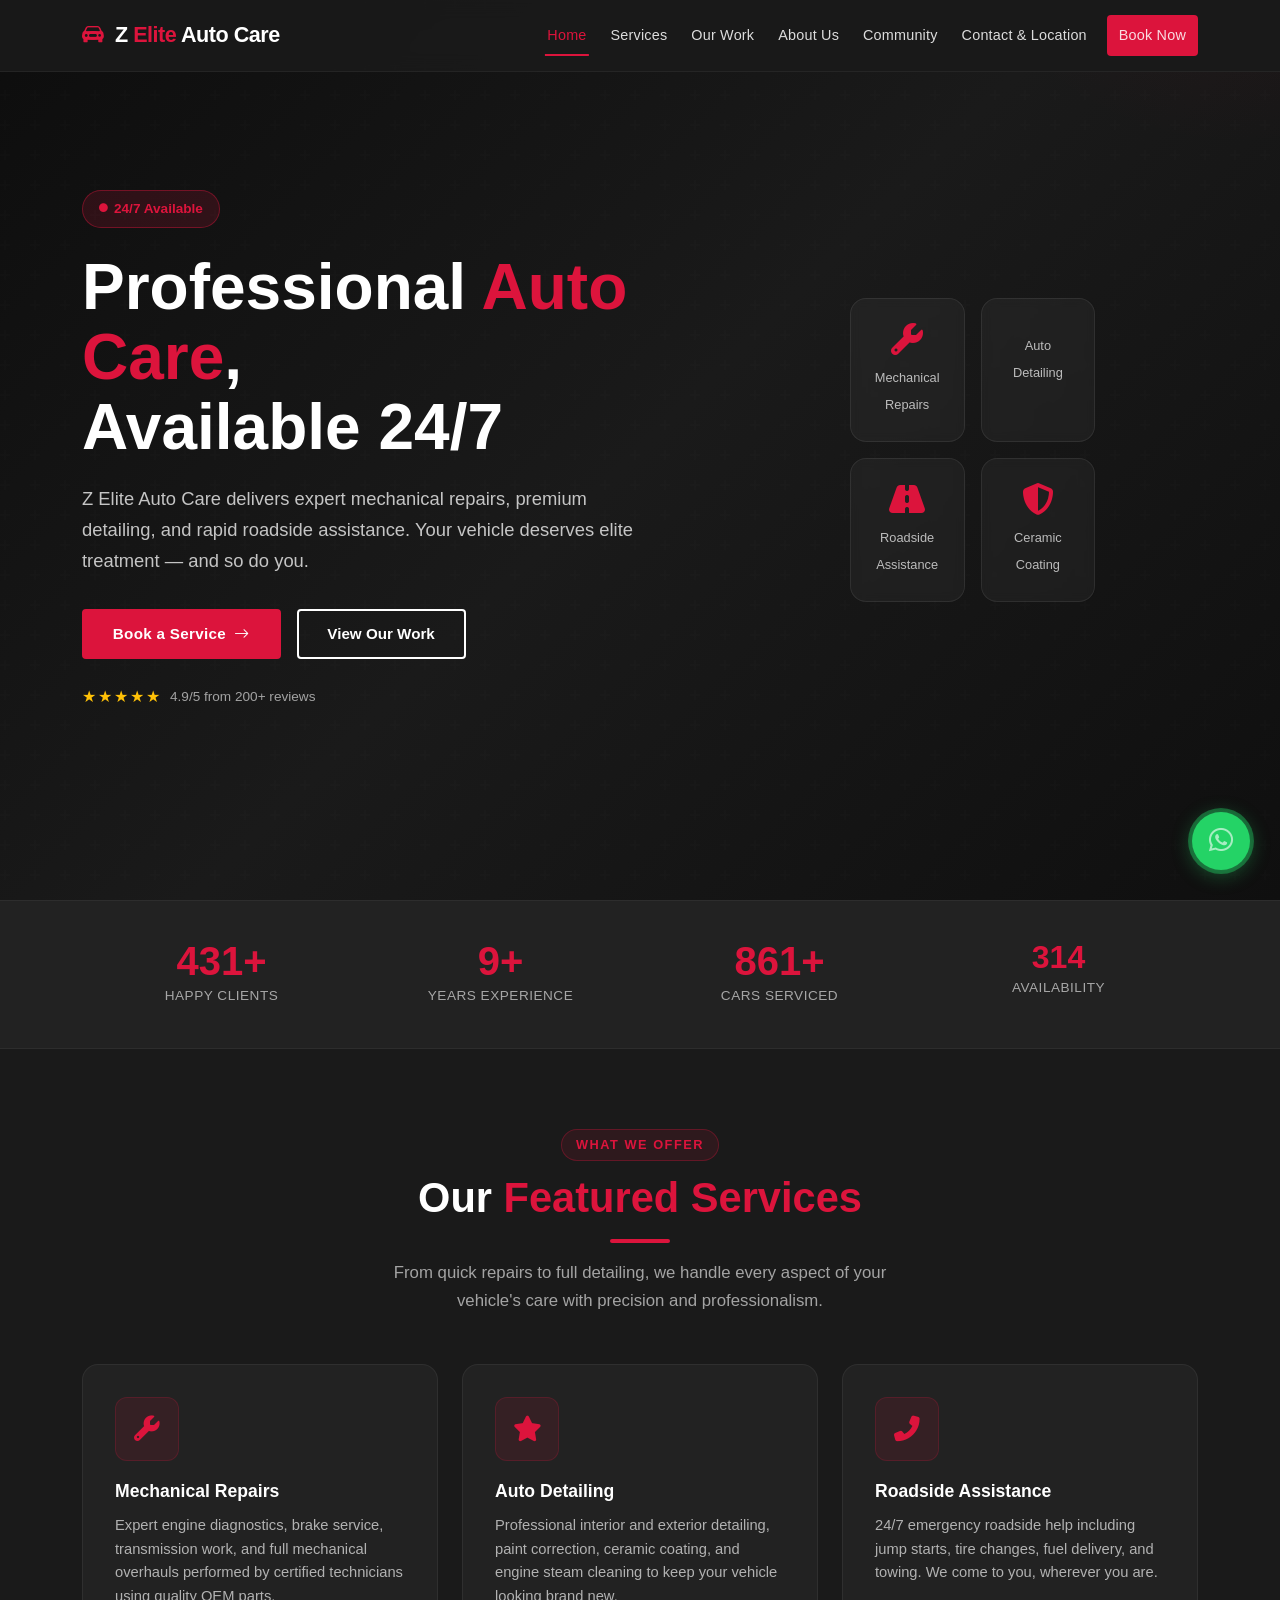
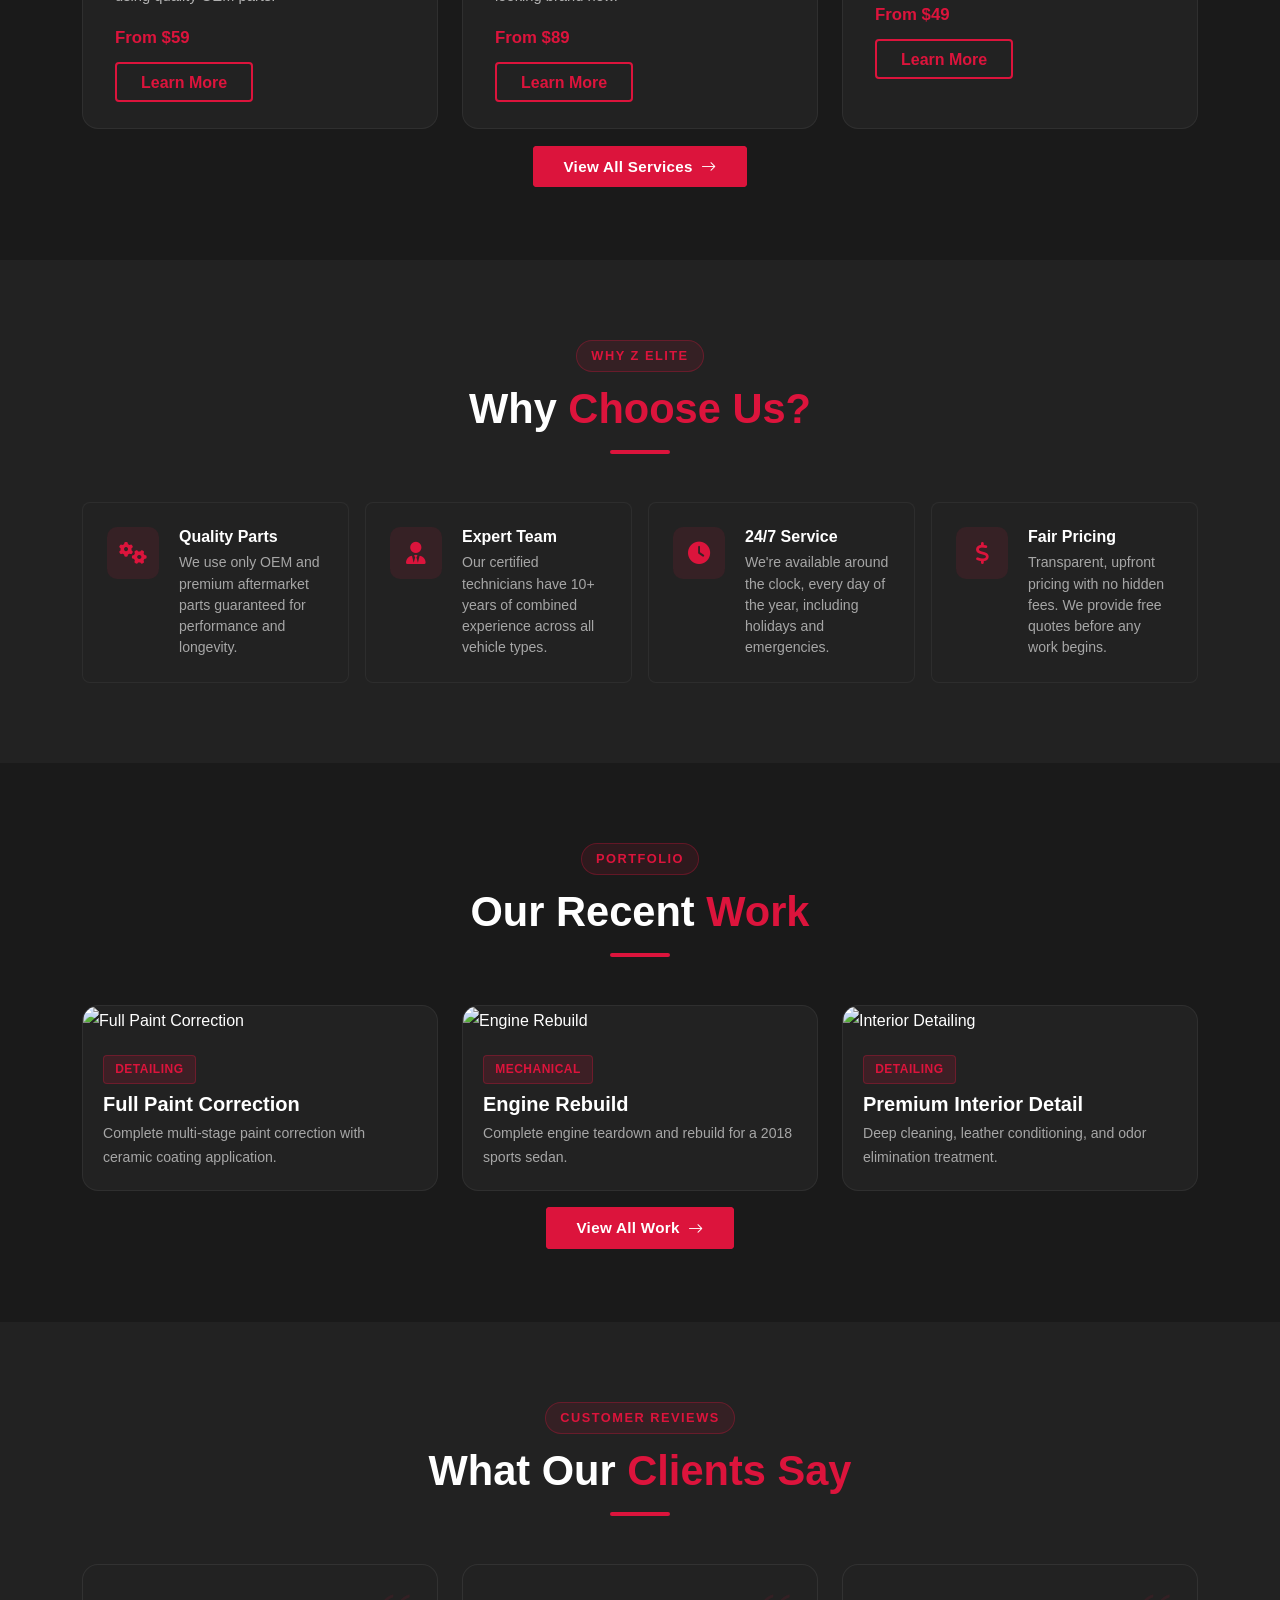
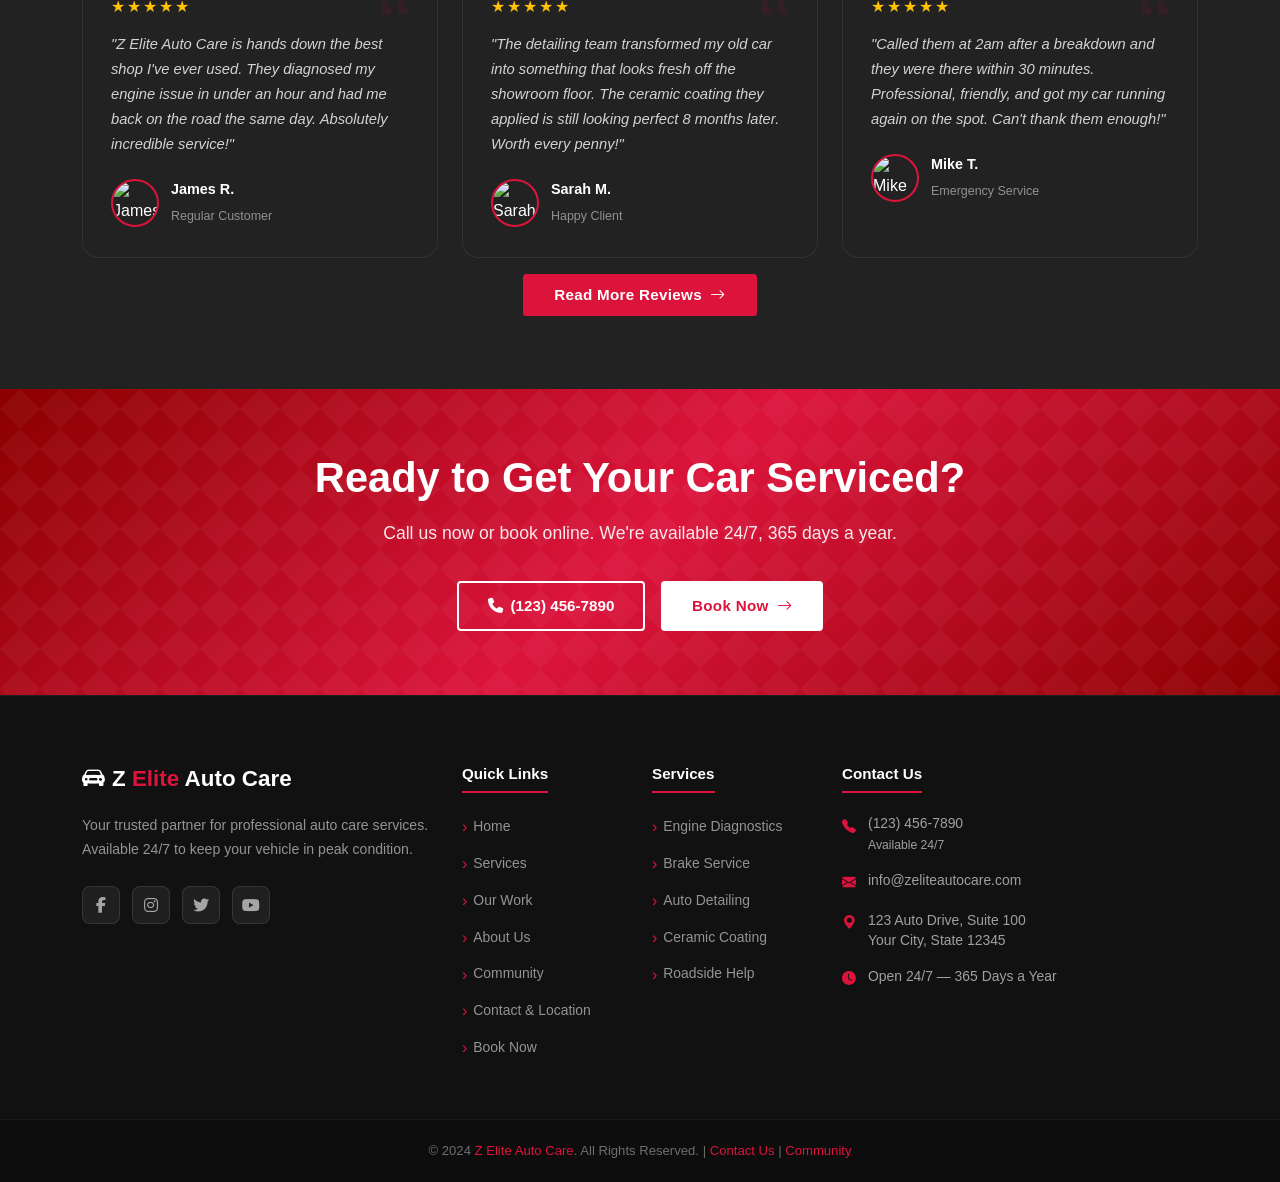
==== commit 2a239a31: "Merge pages and add booking page: contact+location, community (testimonials/blog/faq), booking form " ====
--- a/index.html
+++ b/index.html
@@ -28,11 +28,9 @@
         <li class="nav-item"><a class="nav-link" href="services.html">Services</a></li>
         <li class="nav-item"><a class="nav-link" href="our-work.html">Our Work</a></li>
         <li class="nav-item"><a class="nav-link" href="about.html">About Us</a></li>
-        <li class="nav-item"><a class="nav-link" href="testimonials.html">Testimonials</a></li>
-        <li class="nav-item"><a class="nav-link" href="faq.html">FAQ</a></li>
-        <li class="nav-item"><a class="nav-link" href="blog.html">Blog</a></li>
-        <li class="nav-item"><a class="nav-link" href="location.html">Location</a></li>
-        <li class="nav-item"><a class="nav-link navbar-cta" href="contact.html">Book Now</a></li>
+        <li class="nav-item"><a class="nav-link" href="community.html">Community</a></li>
+        <li class="nav-item"><a class="nav-link" href="contact.html">Contact &amp; Location</a></li>
+        <li class="nav-item"><a class="nav-link navbar-cta" href="booking.html">Book Now</a></li>
       </ul>
     </div>
   </div>
@@ -47,7 +45,7 @@
         <h1 class="hero-title fade-in-up" data-delay="100">Professional <span>Auto Care</span>,<br>Available 24/7</h1>
         <p class="hero-subtitle fade-in-up" data-delay="200">Z Elite Auto Care delivers expert mechanical repairs, premium detailing, and rapid roadside assistance. Your vehicle deserves elite treatment — and so do you.</p>
         <div class="hero-btns fade-in-up" data-delay="300">
-          <a href="contact.html" class="btn-red">Book a Service <i class="bi bi-arrow-right ms-1"></i></a>
+          <a href="booking.html" class="btn-red">Book a Service <i class="bi bi-arrow-right ms-1"></i></a>
           <a href="our-work.html" class="btn-outline-red">View Our Work</a>
         </div>
         <div class="d-flex align-items-center gap-3 mt-4 fade-in-up" data-delay="400">
@@ -269,7 +267,7 @@
       </div>
     </div>
     <div class="text-center mt-4">
-      <a href="testimonials.html" class="btn-red">Read More Reviews <i class="bi bi-arrow-right ms-1"></i></a>
+      <a href="community.html#testimonials" class="btn-red">Read More Reviews <i class="bi bi-arrow-right ms-1"></i></a>
     </div>
   </div>
 </section>
@@ -281,7 +279,7 @@
     <p class="fade-in-up" data-delay="100" style="font-size:1.1rem;color:rgba(255,255,255,0.9);margin-bottom:2rem;">Call us now or book online. We're available 24/7, 365 days a year.</p>
     <div class="d-flex justify-content-center align-items-center gap-3 flex-wrap fade-in-up" data-delay="200">
       <a href="tel:+11234567890" class="btn-outline-red"><i class="fas fa-phone me-2"></i>(123) 456-7890</a>
-      <a href="contact.html" class="btn-red" style="background:#fff;color:var(--primary-red);border-color:#fff;">Book Now <i class="bi bi-arrow-right ms-1"></i></a>
+      <a href="booking.html" class="btn-red" style="background:#fff;color:var(--primary-red);border-color:#fff;">Book Now <i class="bi bi-arrow-right ms-1"></i></a>
     </div>
   </div>
 </section>
@@ -307,7 +305,9 @@
           <li><a href="services.html">Services</a></li>
           <li><a href="our-work.html">Our Work</a></li>
           <li><a href="about.html">About Us</a></li>
-          <li><a href="blog.html">Blog</a></li>
+          <li><a href="community.html">Community</a></li>
+          <li><a href="contact.html">Contact &amp; Location</a></li>
+          <li><a href="booking.html">Book Now</a></li>
         </ul>
       </div>
       <div class="col-lg-2 col-md-6 col-6">
@@ -331,7 +331,7 @@
   </div>
   <div class="footer-bottom">
     <div class="container">
-      <p>&copy; 2024 <span>Z Elite Auto Care</span>. All Rights Reserved. | <a href="contact.html" style="color:var(--primary-red);">Contact Us</a> | <a href="faq.html" style="color:var(--primary-red);">FAQ</a></p>
+      <p>&copy; 2024 <span>Z Elite Auto Care</span>. All Rights Reserved. | <a href="contact.html" style="color:var(--primary-red);">Contact Us</a> | <a href="community.html" style="color:var(--primary-red);">Community</a></p>
     </div>
   </div>
 </footer>
--- a/css/style.css
+++ b/css/style.css
@@ -1207,3 +1207,87 @@
   .hero-btns .btn-red, .hero-btns .btn-outline-red { width: 100%; text-align: center; }
   .cta-banner { padding: 3rem 0; }
 }
+
+/* ===== PAGE TABS (Contact & Location / Community) ===== */
+.page-tabs {
+  display: flex;
+  gap: 0.5rem;
+  padding: 1rem 0;
+  flex-wrap: wrap;
+}
+.page-tabs .nav-link {
+  background: transparent;
+  color: rgba(255,255,255,0.6);
+  border: 1px solid rgba(255,255,255,0.12);
+  border-radius: 8px;
+  padding: 0.6rem 1.4rem;
+  font-weight: 600;
+  font-size: 0.9rem;
+  transition: all 0.25s ease;
+}
+.page-tabs .nav-link:hover {
+  background: rgba(220,20,60,0.1);
+  border-color: rgba(220,20,60,0.4);
+  color: var(--white);
+}
+.page-tabs .nav-link.active {
+  background: var(--primary-red);
+  border-color: var(--primary-red);
+  color: var(--white);
+}
+
+/* ===== BOOKING PAGE ===== */
+.booking-section-title {
+  color: var(--white);
+  font-weight: 800;
+  font-size: 1.05rem;
+  display: flex;
+  align-items: center;
+  gap: 0.65rem;
+  margin-bottom: 1.25rem;
+  padding-bottom: 0.75rem;
+  border-bottom: 1px solid rgba(255,255,255,0.07);
+}
+.step-badge {
+  display: inline-flex;
+  align-items: center;
+  justify-content: center;
+  width: 28px;
+  height: 28px;
+  background: var(--primary-red);
+  color: #fff;
+  border-radius: 50%;
+  font-size: 0.82rem;
+  font-weight: 800;
+  flex-shrink: 0;
+}
+.service-checkbox-label {
+  display: flex;
+  align-items: center;
+  gap: 0.5rem;
+  background: rgba(255,255,255,0.03);
+  border: 1px solid rgba(255,255,255,0.08);
+  border-radius: 8px;
+  padding: 0.6rem 0.9rem;
+  cursor: pointer;
+  width: 100%;
+  transition: all 0.2s ease;
+  font-size: 0.88rem;
+  color: rgba(255,255,255,0.75);
+}
+.service-checkbox-label:hover {
+  background: rgba(220,20,60,0.08);
+  border-color: rgba(220,20,60,0.3);
+  color: var(--white);
+}
+.service-checkbox-label input[type="checkbox"] {
+  width: 16px;
+  height: 16px;
+  accent-color: var(--primary-red);
+  flex-shrink: 0;
+}
+.service-checkbox-label:has(input:checked) {
+  background: rgba(220,20,60,0.12);
+  border-color: var(--primary-red);
+  color: var(--white);
+}
